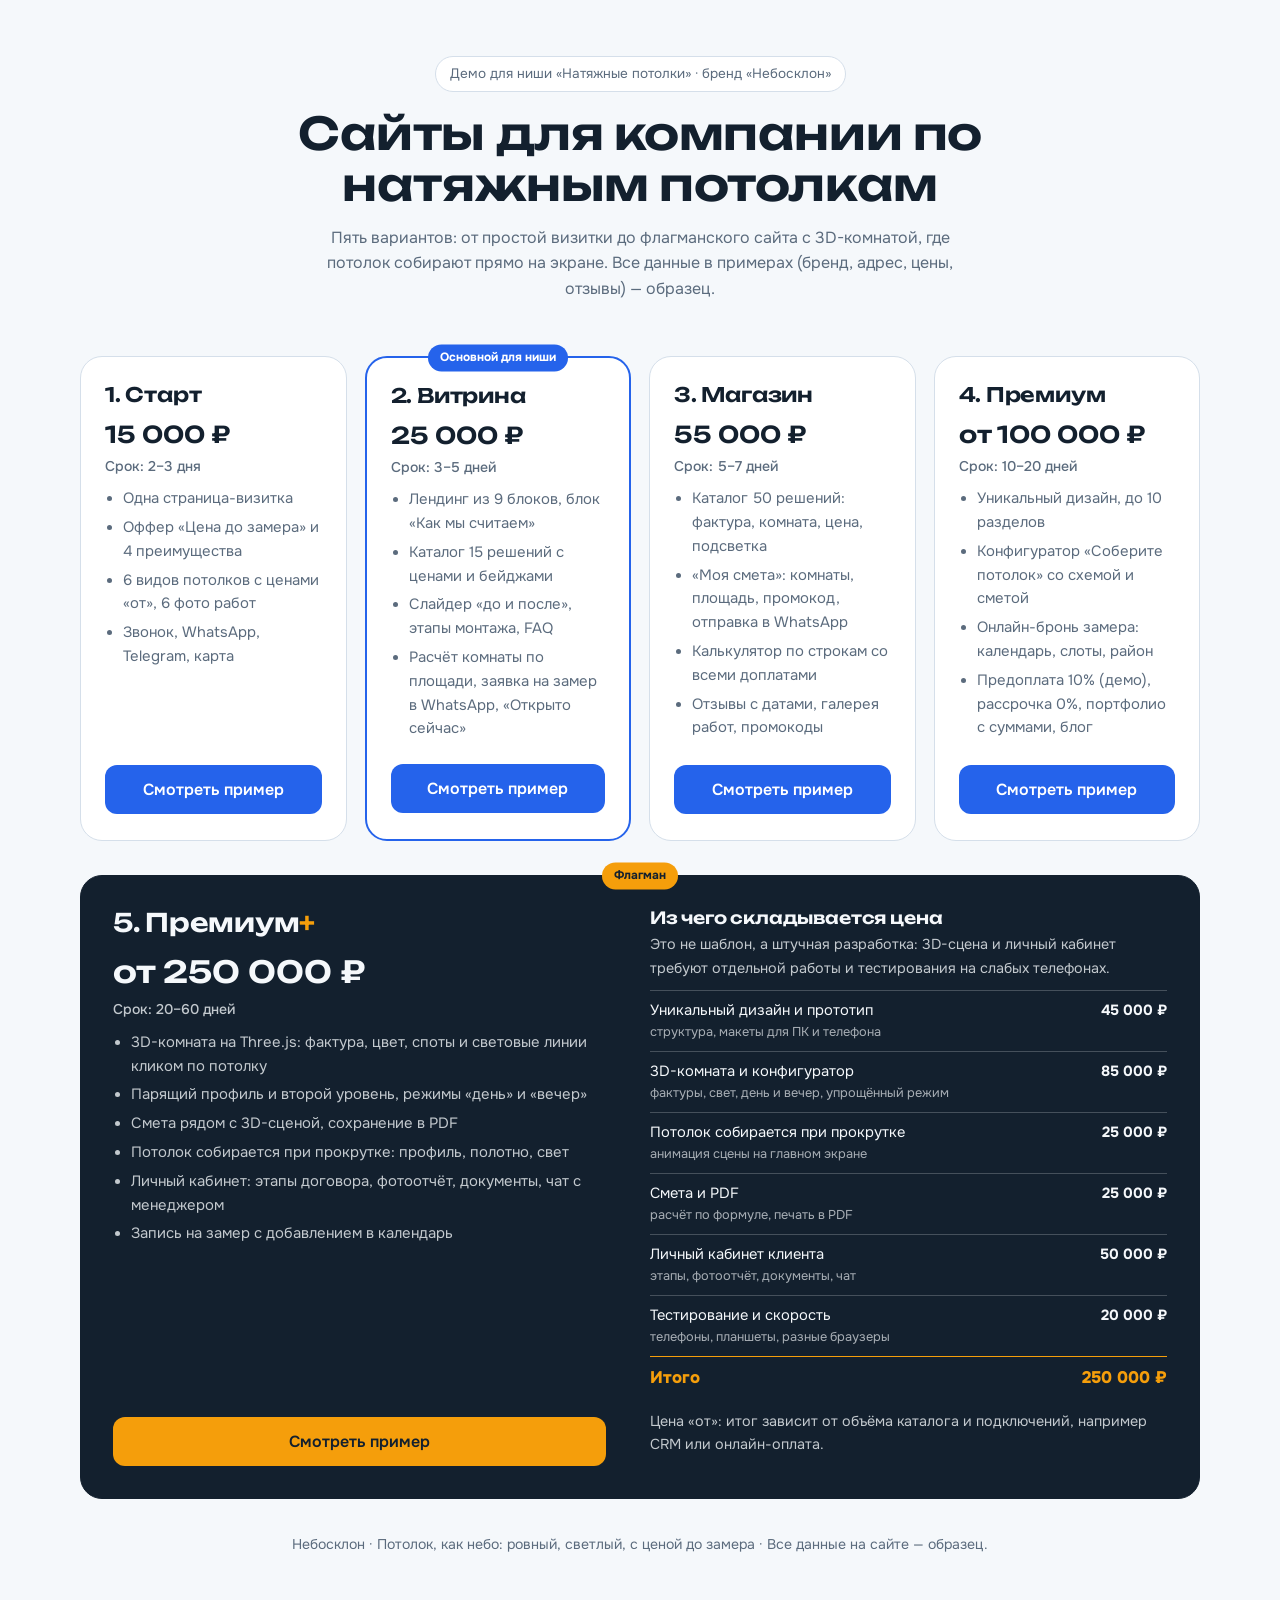
==== index.html @ bb264007 "Публикация сайта" ====
<!DOCTYPE html>
<html lang="ru">
<head>
<meta charset="UTF-8">
<meta name="viewport" content="width=device-width, initial-scale=1">
<meta name="robots" content="noindex, nofollow">
<title>Сайты для компании по натяжным потолкам: 5 тарифов — примеры</title>
<meta name="description" content="Пять вариантов сайта для компании по натяжным потолкам: от визитки до 3D-комнаты. Все данные в примерах — образец.">
<meta property="og:type" content="website">
<meta property="og:title" content="Сайты для компании по натяжным потолкам: 5 тарифов — примеры">
<meta property="og:description" content="Пять вариантов сайта для компании по натяжным потолкам: от визитки до 3D-комнаты. Все данные в примерах — образец.">
<meta property="og:image" content="https://images.unsplash.com/photo-1600607687939-ce8a6c25118c?w=1200&q=72&auto=format&fit=crop">
<link rel="preconnect" href="https://fonts.googleapis.com">
<link rel="preconnect" href="https://fonts.gstatic.com" crossorigin>
<link href="https://fonts.googleapis.com/css2?family=Unbounded:wght@500;600&family=Onest:wght@400;500;600;700&display=swap" rel="stylesheet">
<!-- Яндекс Метрика: вставьте сюда код счётчика клиента -->
<style>

:root{--bg:#F5F8FB;--bg2:#E9F0F7;--card:#FFFFFF;--ink:#13202E;--mute:#5B6B7D;--acc:#2563EB;--acc-ink:#FFFFFF;--line:#D5DFEA;--ok:#16A34A;--warn:#F59E0B;--wa:#25D366;--wa-ink:#06260F;--tg:#2AABEE}
*{box-sizing:border-box}
html{scroll-behavior:smooth}
body{margin:0;background:var(--bg);color:var(--ink);font:16px/1.6 Onest,system-ui,sans-serif;overflow-x:hidden}
a{color:inherit}
img{max-width:100%}
h1,h2,h3{font-family:Unbounded,Onest,sans-serif;font-weight:600;line-height:1.15;margin:0;letter-spacing:-.01em;overflow-wrap:break-word}
.wr{max-width:1160px;margin:0 auto;padding:0 20px}
.nav{position:sticky;top:0;z-index:20;background:color-mix(in srgb,var(--bg) 90%,transparent);backdrop-filter:blur(10px);-webkit-backdrop-filter:blur(10px);border-bottom:1px solid var(--line)}
.nav .wr{display:flex;align-items:center;justify-content:space-between;height:66px;gap:14px}
.logo{font-family:Unbounded,sans-serif;font-weight:600;text-decoration:none;display:flex;align-items:center;gap:10px;white-space:nowrap;font-size:1.05rem}
.logo i{width:30px;height:30px;border-radius:9px;display:block;flex:none;background:radial-gradient(circle at 28% 32%,var(--acc-ink) 0 2.4px,transparent 3px),radial-gradient(circle at 72% 32%,var(--acc-ink) 0 2.4px,transparent 3px),radial-gradient(circle at 50% 70%,var(--acc-ink) 0 2.4px,transparent 3px),var(--acc)}
.nav ul{display:flex;gap:22px;list-style:none;margin:0;padding:0;font-weight:500;font-size:.94rem}
.nav ul a{text-decoration:none;color:var(--mute)}.nav ul a:hover{color:var(--ink)}
.tel{font-weight:700;text-decoration:none;white-space:nowrap}
.open{display:inline-flex;align-items:center;gap:8px;font-size:.85rem;color:var(--mute);white-space:nowrap}
.open b{width:8px;height:8px;border-radius:50%;background:var(--ok);box-shadow:0 0 0 0 color-mix(in srgb,var(--ok) 55%,transparent);animation:pulse 2s infinite}
.open.closed b{background:var(--warn);animation:none}
@keyframes pulse{70%{box-shadow:0 0 0 9px transparent}100%{box-shadow:0 0 0 0 transparent}}
.btn{display:inline-flex;align-items:center;justify-content:center;gap:8px;padding:14px 22px;border-radius:12px;font:600 1rem Onest,sans-serif;text-decoration:none;background:var(--acc);color:var(--acc-ink);border:0;cursor:pointer;transition:transform .2s,box-shadow .2s}
.btn:hover{transform:translateY(-2px);box-shadow:0 10px 24px -10px var(--acc)}
.btn:focus-visible,a:focus-visible,input:focus-visible,select:focus-visible,summary:focus-visible{outline:3px solid color-mix(in srgb,var(--acc) 55%,transparent);outline-offset:2px}
.btn.ghost{background:transparent;color:var(--ink);border:1.5px solid var(--ink)}
.btn.wa{background:var(--wa);color:var(--wa-ink)}
.btn.tg{background:var(--tg);color:var(--ink)}
.btn.sm{padding:9px 15px;font-size:.9rem;border-radius:10px}
.btn.block{width:100%}
.btns{display:flex;flex-wrap:wrap;gap:12px}
.chip{display:inline-block;border:1px solid var(--line);background:var(--card);border-radius:999px;padding:6px 14px;font-size:.85rem;color:var(--mute)}
.kick{color:var(--acc);font-weight:700;font-size:.78rem;letter-spacing:.14em;text-transform:uppercase;margin-bottom:12px}
.sec{padding:84px 0}
.sec.alt{background:var(--bg2)}
h2{font-size:clamp(1.45rem,3.4vw,2.3rem);margin-bottom:30px;max-width:26ch}
.lead{color:var(--mute);max-width:62ch;margin:-12px 0 28px}
img.ph,div.ph{width:100%;height:100%;object-fit:cover;display:block;background:var(--bg2)}
div.ph svg{width:100%;height:100%;display:block}
.pic{position:relative;overflow:hidden;background:var(--bg2)}
.pic>.ph,.im>.ph{position:absolute;inset:0;width:100%;height:100%}
.faq{max-width:840px}
.faq details{border-bottom:1px solid var(--line);padding:18px 0}
.faq summary{cursor:pointer;font-weight:600;font-size:1.06rem;list-style:none;display:flex;justify-content:space-between;gap:20px}
.faq summary::-webkit-details-marker{display:none}
.faq summary:after{content:"+";color:var(--acc);font-size:1.5rem;line-height:1;transition:transform .3s;flex:none}
.faq details[open] summary:after{transform:rotate(45deg)}
.faq p{color:var(--mute);margin:12px 0 0}
.form{background:var(--card);border:1px solid var(--line);border-radius:22px;padding:30px}
.form h3{font-size:1.2rem;margin-bottom:8px}
.form p{color:var(--mute);margin:0 0 14px}
.form label{display:block;font-size:.85rem;color:var(--mute);margin:12px 0 6px}
.form input,.form select{width:100%;padding:13px 14px;border-radius:12px;border:1px solid var(--line);background:var(--bg);color:var(--ink);font:inherit}
.form .btn{width:100%;margin-top:18px}
.form .ok{display:none;margin-top:14px;color:var(--ok);font-weight:700}
.form .consent{font-size:.8rem;color:var(--mute);margin:14px 0 0}
.form .consent a{color:var(--acc)}
.map{border-radius:22px;overflow:hidden;border:1px solid var(--line);display:flex;flex-direction:column;background:var(--card);min-height:360px}
.map iframe{flex:1;border:0;width:100%;min-height:240px;background:var(--bg2)}
.map dl{margin:0;padding:20px 24px;display:grid;grid-template-columns:auto 1fr;gap:6px 18px;font-size:.95rem}
.map dt{color:var(--mute)}.map dd{margin:0}
.kt{display:grid;grid-template-columns:1fr 1fr;gap:24px}
.kt>*{min-width:0}
footer{border-top:1px solid var(--line);padding:30px 20px 110px;text-align:center;color:var(--mute);font-size:.88rem}
footer p{margin:6px auto;max-width:70ch}
.float{position:fixed;right:14px;bottom:14px;display:flex;flex-direction:column;gap:10px;z-index:30}
.float a{width:52px;height:52px;border-radius:50%;display:grid;place-items:center;text-decoration:none;box-shadow:0 8px 20px color-mix(in srgb,var(--ink) 28%,transparent)}
.float a.wa{background:var(--wa);color:var(--wa-ink)}.float a.tg{background:var(--tg);color:var(--ink)}.float a.ph2{background:var(--acc);color:var(--acc-ink)}
.float svg{width:24px;height:24px;fill:none;stroke:currentColor;stroke-width:2;stroke-linecap:round;stroke-linejoin:round}
.js .rv{opacity:0;transform:translateY(24px);transition:opacity .7s,transform .7s cubic-bezier(.2,.8,.2,1)}
.js .rv.in{opacity:1;transform:none}
@media(prefers-reduced-motion:reduce){.js .rv{opacity:1;transform:none;transition:none}html{scroll-behavior:auto}.open b{animation:none}.btn,.btn:hover{transition:none;transform:none}}
@media(max-width:980px){.nav ul{display:none}}
@media(max-width:760px){.sec{padding:60px 0}.kt{grid-template-columns:1fr}.nav .open span{display:none}.form{padding:22px}}
@media(max-width:380px){.logo{font-size:.95rem}.tel{font-size:.9rem}}

body{padding:0 0 40px}
.top{padding:56px 0 34px;text-align:center}
.top h1{font-size:clamp(1.6rem,4.2vw,2.8rem);max-width:22ch;margin:16px auto 14px}
.top p{color:var(--mute);max-width:62ch;margin:0 auto}
.g{display:grid;grid-template-columns:repeat(4,1fr);gap:18px;row-gap:34px;margin-top:20px}
.c{position:relative;background:var(--card);border:1px solid var(--line);border-radius:22px;padding:26px 24px;display:flex;flex-direction:column;gap:10px;transition:transform .25s,box-shadow .25s}
.c:hover{transform:translateY(-4px);box-shadow:0 20px 40px -26px var(--ink)}
.c h2{font-size:1.25rem;margin:0}
.c .p{font-family:Unbounded,sans-serif;font-weight:600;font-size:1.45rem}
.c .p small{display:block;font-family:Onest,sans-serif;font-weight:500;font-size:.88rem;color:var(--mute);margin-top:2px}
.c ul{margin:0;padding-left:18px;color:var(--mute);font-size:.93rem;flex:1}
.c ul li{margin-bottom:5px}
.c .btn{margin-top:8px}
.c.top2{border:2px solid var(--acc)}
.lab{position:absolute;top:0;left:50%;transform:translate(-50%,-50%);white-space:nowrap;background:var(--acc);color:var(--acc-ink);font-size:.75rem;font-weight:700;padding:4px 12px;border-radius:999px}
.plus{grid-column:1/-1;display:grid;grid-template-columns:1fr 1.05fr;gap:14px 44px;background:var(--ink);color:var(--bg);border-color:var(--ink);padding:32px}
.plus h2{font-size:1.6rem}.plus h2 span{color:var(--warn)}
.plus .p{font-size:1.9rem}
.plus .p small,.plus ul{color:color-mix(in srgb,var(--bg) 78%,transparent)}
.plus .lab{background:var(--warn);color:var(--ink)}
.plus .btn{background:var(--warn);color:var(--ink)}
.plus .l{display:flex;flex-direction:column;gap:10px}
.why h3{margin:0 0 6px;font-size:1.05rem}
.why p{margin:0 0 10px;color:color-mix(in srgb,var(--bg) 78%,transparent);font-size:.9rem}
.why table{width:100%;border-collapse:collapse;font-size:.92rem}
.why td{padding:8px 0;border-top:1px solid color-mix(in srgb,var(--bg) 22%,transparent);vertical-align:top}
.why td small{display:block;color:color-mix(in srgb,var(--bg) 66%,transparent);font-size:.8rem}
.why td:last-child{text-align:right;white-space:nowrap;font-weight:700;padding-left:14px}
.why tr.t td{border-top:1px solid var(--warn);color:var(--warn);font-size:1.05rem;font-weight:800}
.mt10{margin-top:10px!important}
.foot{text-align:center;color:var(--mute);font-size:.88rem;margin-top:34px}
@media(max-width:1100px){.g{grid-template-columns:1fr 1fr}}
@media(max-width:620px){.g{grid-template-columns:1fr}.plus{grid-template-columns:1fr;padding:24px}.top{padding-top:34px}}
@media(max-width:900px){.plus{grid-template-columns:1fr}}
</style>
</head>
<body>
<main class="wr">
<section class="top">
  <span class="chip">Демо для ниши «Натяжные потолки» · бренд «Небосклон»</span>
  <h1>Сайты для компании по натяжным потолкам</h1>
  <p>Пять вариантов: от простой визитки до флагманского сайта с 3D-комнатой, где потолок собирают прямо на экране. Все данные в примерах (бренд, адрес, цены, отзывы) — образец.</p>
</section>
<div class="g">
  <div class="c"><h2>1. Старт</h2><div class="p">15 000 ₽<small>Срок: 2–3 дня</small></div><ul><li>Одна страница-визитка</li><li>Оффер «Цена до замера» и 4 преимущества</li><li>6 видов потолков с ценами «от», 6 фото работ</li><li>Звонок, WhatsApp, Telegram, карта</li></ul><a class="btn" href="1-start/index.html">Смотреть пример</a></div>
  <div class="c top2"><span class="lab">Основной для ниши</span><h2>2. Витрина</h2><div class="p">25 000 ₽<small>Срок: 3–5 дней</small></div><ul><li>Лендинг из 9 блоков, блок «Как мы считаем»</li><li>Каталог 15 решений с ценами и бейджами</li><li>Слайдер «до и после», этапы монтажа, FAQ</li><li>Расчёт комнаты по площади, заявка на замер в WhatsApp, «Открыто сейчас»</li></ul><a class="btn" href="2-vitrina/index.html">Смотреть пример</a></div>
  <div class="c"><h2>3. Магазин</h2><div class="p">55 000 ₽<small>Срок: 5–7 дней</small></div><ul><li>Каталог 50 решений: фактура, комната, цена, подсветка</li><li>«Моя смета»: комнаты, площадь, промокод, отправка в WhatsApp</li><li>Калькулятор по строкам со всеми доплатами</li><li>Отзывы с датами, галерея работ, промокоды</li></ul><a class="btn" href="3-magazin/index.html">Смотреть пример</a></div>
  <div class="c"><h2>4. Премиум</h2><div class="p">от 100 000 ₽<small>Срок: 10–20 дней</small></div><ul><li>Уникальный дизайн, до 10 разделов</li><li>Конфигуратор «Соберите потолок» со схемой и сметой</li><li>Онлайн-бронь замера: календарь, слоты, район</li><li>Предоплата 10% (демо), рассрочка 0%, портфолио с суммами, блог</li></ul><a class="btn" href="4-premium/index.html">Смотреть пример</a></div>
  <div class="c plus"><span class="lab">Флагман</span>
    <div class="l"><h2>5. Премиум<span>+</span></h2><div class="p">от 250 000 ₽<small>Срок: 20–60 дней</small></div><ul><li>3D-комната на Three.js: фактура, цвет, споты и световые линии кликом по потолку</li><li>Парящий профиль и второй уровень, режимы «день» и «вечер»</li><li>Смета рядом с 3D-сценой, сохранение в PDF</li><li>Потолок собирается при прокрутке: профиль, полотно, свет</li><li>Личный кабинет: этапы договора, фотоотчёт, документы, чат с менеджером</li><li>Запись на замер с добавлением в календарь</li></ul><a class="btn" href="5-premium-plus/index.html">Смотреть пример</a></div>
    <div class="why"><h3>Из чего складывается цена</h3><p>Это не шаблон, а штучная разработка: 3D-сцена и личный кабинет требуют отдельной работы и тестирования на слабых телефонах.</p><table>
      <tr><td>Уникальный дизайн и прототип<small>структура, макеты для ПК и телефона</small></td><td>45 000 ₽</td></tr>
      <tr><td>3D-комната и конфигуратор<small>фактуры, свет, день и вечер, упрощённый режим</small></td><td>85 000 ₽</td></tr>
      <tr><td>Потолок собирается при прокрутке<small>анимация сцены на главном экране</small></td><td>25 000 ₽</td></tr>
      <tr><td>Смета и PDF<small>расчёт по формуле, печать в PDF</small></td><td>25 000 ₽</td></tr>
      <tr><td>Личный кабинет клиента<small>этапы, фотоотчёт, документы, чат</small></td><td>50 000 ₽</td></tr>
      <tr><td>Тестирование и скорость<small>телефоны, планшеты, разные браузеры</small></td><td>20 000 ₽</td></tr>
      <tr class="t"><td>Итого</td><td>250 000 ₽</td></tr></table>
      <p class="mt10">Цена «от»: итог зависит от объёма каталога и подключений, например CRM или онлайн-оплата.</p></div>
  </div>
</div>
<p class="foot">Небосклон · Потолок, как небо: ровный, светлый, с ценой до замера · Все данные на сайте — образец.</p>
</main>
<style data-hscroll>.hs-wrap{position:relative;min-width:0;max-width:100%}.hs-btn{position:absolute;top:50%;z-index:30;width:42px;height:42px;margin-top:-21px;border-radius:50%;border:1px solid rgba(255,255,255,.45);background:rgba(20,20,24,.62);color:#fff;font:600 18px/1 system-ui,sans-serif;display:flex;align-items:center;justify-content:center;cursor:pointer;-webkit-backdrop-filter:blur(6px);backdrop-filter:blur(6px);box-shadow:0 4px 14px rgba(0,0,0,.25);transition:opacity .25s,transform .2s;padding:0}.hs-btn:hover{transform:scale(1.08)}.hs-btn.l{left:6px}.hs-btn.r{right:6px}.hs-btn.off{opacity:0;pointer-events:none}.hs-wrap.sm .hs-btn{width:30px;height:30px;margin-top:-15px;font-size:14px}</style>
<script data-hscroll>(function(){function sc(el){var cs=getComputedStyle(el);return /(auto|scroll)/.test(cs.overflowX)&&el.scrollWidth>el.clientWidth+8&&el.clientHeight>40}
function upd(el){var w=el.parentNode,l=w.querySelector(':scope>.hs-btn.l'),r=w.querySelector(':scope>.hs-btn.r'),can=el.scrollWidth>el.clientWidth+8;l.classList.toggle('off',!can||el.scrollLeft<4);r.classList.toggle('off',!can||el.scrollLeft+el.clientWidth>=el.scrollWidth-4)}
function step(el){var c=el.firstElementChild,g=parseFloat(getComputedStyle(el).columnGap)||16,s=c?c.getBoundingClientRect().width+g:0;if(!s||s>el.clientWidth*.9)s=el.clientWidth*.8;return s}
function add(el){if(el.dataset.hs)return;el.dataset.hs=1;var w=document.createElement('div');w.className='hs-wrap'+(el.clientHeight<100?' sm':'');var cs=getComputedStyle(el);['gridColumn','gridRow','marginTop','marginBottom','marginLeft','marginRight','flex','alignSelf','width','maxWidth'].forEach(function(p){if(p.indexOf('margin')==0){w.style[p]=cs[p];el.style[p]='0'}else if(el.style[p]||p.indexOf('grid')==0||p=='alignSelf'||p=='flex'){w.style[p]=cs[p]}});el.parentNode.insertBefore(w,el);w.appendChild(el);
[['l','<svg width="18" height="18" viewBox="0 0 24 24" fill="none" stroke="currentColor" stroke-width="2" stroke-linecap="round" stroke-linejoin="round" aria-hidden="true"><path d="M19 12H5M12 19l-7-7 7-7"/></svg>','Прокрутить назад',-1],['r','<svg width="18" height="18" viewBox="0 0 24 24" fill="none" stroke="currentColor" stroke-width="2" stroke-linecap="round" stroke-linejoin="round" aria-hidden="true"><path d="M5 12h14M12 5l7 7-7 7"/></svg>','Прокрутить вперёд',1]].forEach(function(a){var b=document.createElement('button');b.type='button';b.className='hs-btn '+a[0]+' off';b.innerHTML=a[1];b.setAttribute('aria-label',a[2]);b.onclick=function(){el.scrollBy({left:a[3]*step(el),behavior:'smooth'})};w.appendChild(b)});
el.addEventListener('scroll',function(){upd(el)},{passive:true});upd(el)}
function scan(){document.querySelectorAll('body *:not(.hs-btn):not(.hs-wrap)').forEach(function(el){if(el.dataset.hs){upd(el);return}if(!el.closest('[data-no-hs]')&&sc(el))add(el)})}
var t;function later(){clearTimeout(t);t=setTimeout(scan,250)}
if(document.readyState!='loading')later();else document.addEventListener('DOMContentLoaded',later);
addEventListener('load',later);addEventListener('resize',later);document.addEventListener('click',function(e){if(!e.target.closest('.hs-btn'))later()},true)})();</script>
</body>
</html>
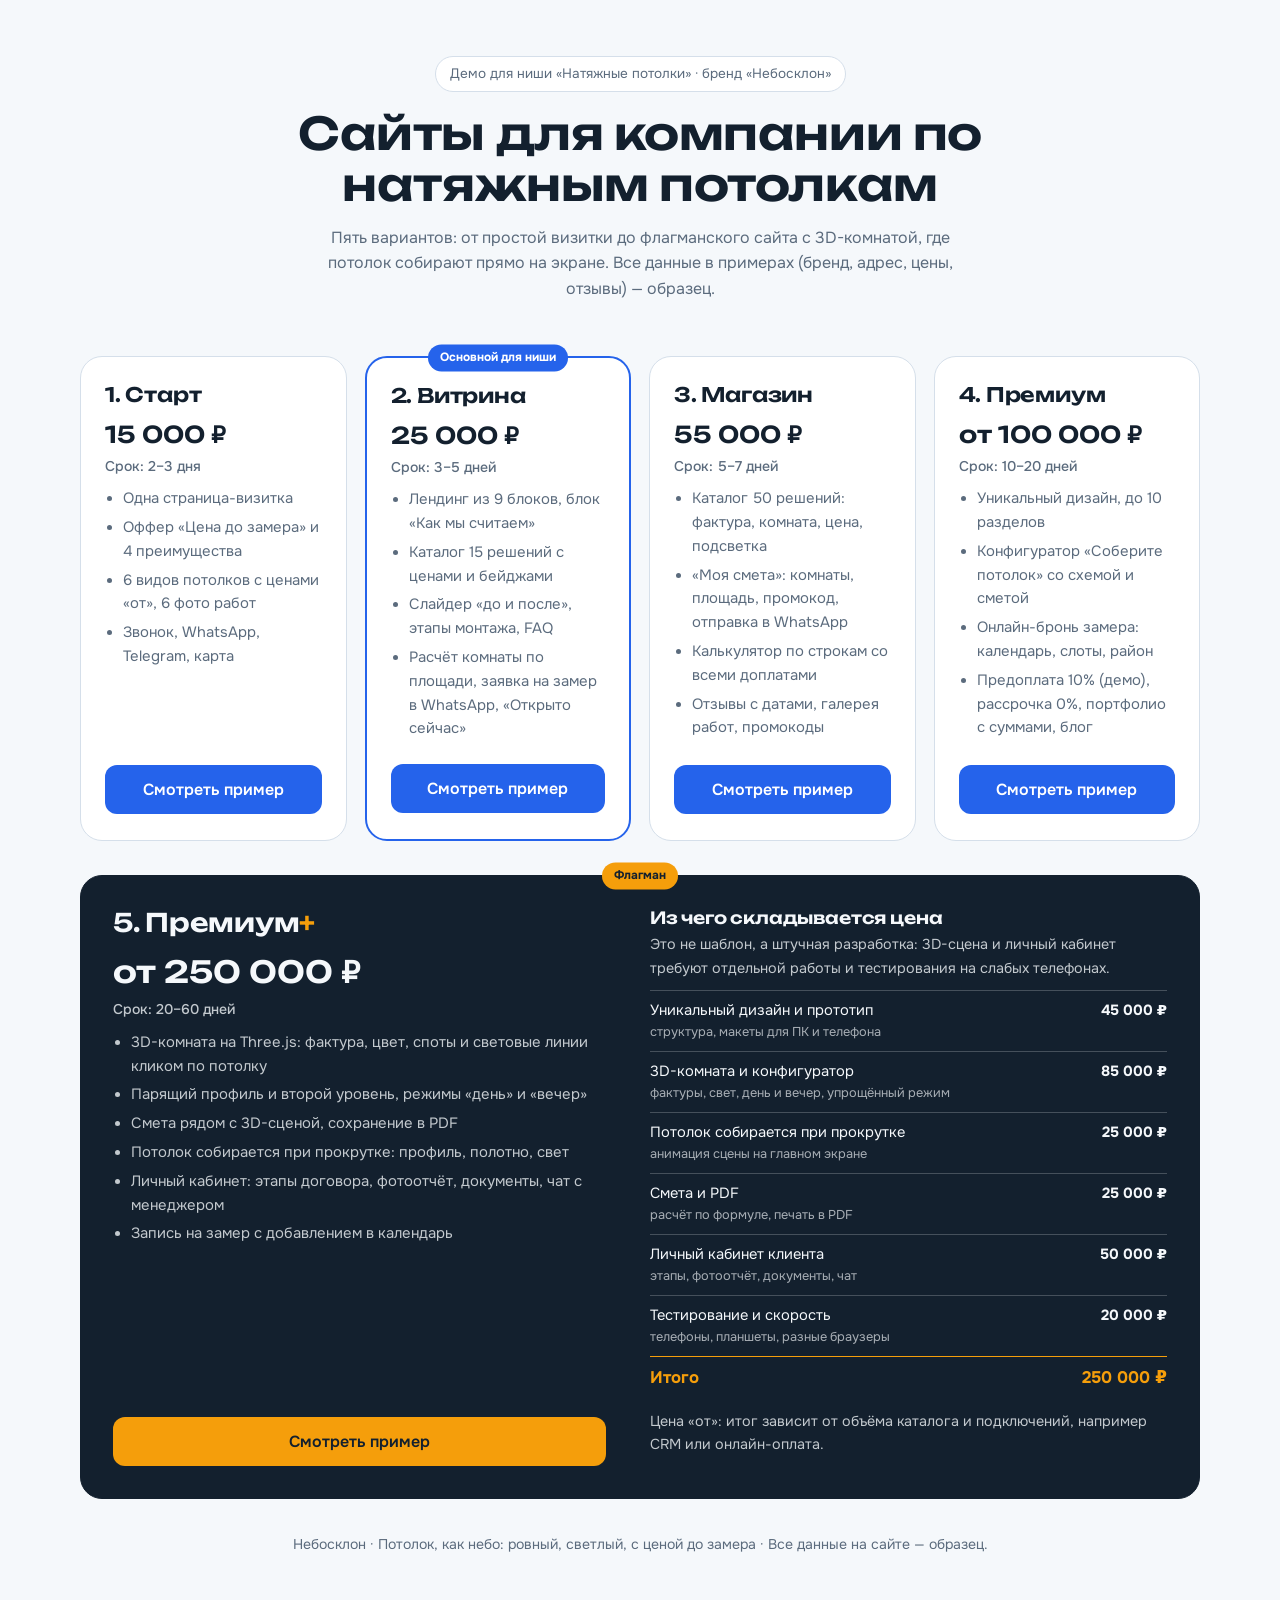
==== commit 2517ca99: "Фото, шрифты и three.js в репозитории: сайт не зависит от Unsplash, Google Fonts и jsDelivr" ====
--- a/index.html
+++ b/index.html
@@ -9,10 +9,8 @@
 <meta property="og:type" content="website">
 <meta property="og:title" content="Сайты для компании по натяжным потолкам: 5 тарифов — примеры">
 <meta property="og:description" content="Пять вариантов сайта для компании по натяжным потолкам: от визитки до 3D-комнаты. Все данные в примерах — образец.">
-<meta property="og:image" content="https://images.unsplash.com/photo-1600607687939-ce8a6c25118c?w=1200&q=72&auto=format&fit=crop">
-<link rel="preconnect" href="https://fonts.googleapis.com">
-<link rel="preconnect" href="https://fonts.gstatic.com" crossorigin>
-<link href="https://fonts.googleapis.com/css2?family=Unbounded:wght@500;600&family=Onest:wght@400;500;600;700&display=swap" rel="stylesheet">
+<meta property="og:image" content="https://artemdobrovolskii1-bit.github.io/Natyazhnye-potolki/img/1600607687939-ce8a6c25118c.jpg">
+<link href="fonts/fonts.css" rel="stylesheet">
 <!-- Яндекс Метрика: вставьте сюда код счётчика клиента -->
 <style>
 
--- a/fonts/fonts.css
+++ b/fonts/fonts.css
@@ -0,0 +1,108 @@
+/* cyrillic */
+@font-face {
+  font-family: 'Onest';
+  font-style: normal;
+  font-weight: 400;
+  font-display: swap;
+  src: url(Onest-normal-cyrillic-4c756272.woff2) format('woff2');
+  unicode-range: U+0301, U+0400-045F, U+0490-0491, U+04B0-04B1, U+2116;
+}
+/* latin */
+@font-face {
+  font-family: 'Onest';
+  font-style: normal;
+  font-weight: 400;
+  font-display: swap;
+  src: url(Onest-normal-latin-cebbb529.woff2) format('woff2');
+  unicode-range: U+0000-00FF, U+0131, U+0152-0153, U+02BB-02BC, U+02C6, U+02DA, U+02DC, U+0304, U+0308, U+0329, U+2000-206F, U+20AC, U+2122, U+2191, U+2193, U+2212, U+2215, U+FEFF, U+FFFD;
+}
+/* cyrillic */
+@font-face {
+  font-family: 'Onest';
+  font-style: normal;
+  font-weight: 500;
+  font-display: swap;
+  src: url(Onest-normal-cyrillic-4c756272.woff2) format('woff2');
+  unicode-range: U+0301, U+0400-045F, U+0490-0491, U+04B0-04B1, U+2116;
+}
+/* latin */
+@font-face {
+  font-family: 'Onest';
+  font-style: normal;
+  font-weight: 500;
+  font-display: swap;
+  src: url(Onest-normal-latin-cebbb529.woff2) format('woff2');
+  unicode-range: U+0000-00FF, U+0131, U+0152-0153, U+02BB-02BC, U+02C6, U+02DA, U+02DC, U+0304, U+0308, U+0329, U+2000-206F, U+20AC, U+2122, U+2191, U+2193, U+2212, U+2215, U+FEFF, U+FFFD;
+}
+/* cyrillic */
+@font-face {
+  font-family: 'Onest';
+  font-style: normal;
+  font-weight: 600;
+  font-display: swap;
+  src: url(Onest-normal-cyrillic-4c756272.woff2) format('woff2');
+  unicode-range: U+0301, U+0400-045F, U+0490-0491, U+04B0-04B1, U+2116;
+}
+/* latin */
+@font-face {
+  font-family: 'Onest';
+  font-style: normal;
+  font-weight: 600;
+  font-display: swap;
+  src: url(Onest-normal-latin-cebbb529.woff2) format('woff2');
+  unicode-range: U+0000-00FF, U+0131, U+0152-0153, U+02BB-02BC, U+02C6, U+02DA, U+02DC, U+0304, U+0308, U+0329, U+2000-206F, U+20AC, U+2122, U+2191, U+2193, U+2212, U+2215, U+FEFF, U+FFFD;
+}
+/* cyrillic */
+@font-face {
+  font-family: 'Onest';
+  font-style: normal;
+  font-weight: 700;
+  font-display: swap;
+  src: url(Onest-normal-cyrillic-4c756272.woff2) format('woff2');
+  unicode-range: U+0301, U+0400-045F, U+0490-0491, U+04B0-04B1, U+2116;
+}
+/* latin */
+@font-face {
+  font-family: 'Onest';
+  font-style: normal;
+  font-weight: 700;
+  font-display: swap;
+  src: url(Onest-normal-latin-cebbb529.woff2) format('woff2');
+  unicode-range: U+0000-00FF, U+0131, U+0152-0153, U+02BB-02BC, U+02C6, U+02DA, U+02DC, U+0304, U+0308, U+0329, U+2000-206F, U+20AC, U+2122, U+2191, U+2193, U+2212, U+2215, U+FEFF, U+FFFD;
+}
+/* cyrillic */
+@font-face {
+  font-family: 'Unbounded';
+  font-style: normal;
+  font-weight: 500;
+  font-display: swap;
+  src: url(Unbounded-normal-cyrillic-c8655679.woff2) format('woff2');
+  unicode-range: U+0301, U+0400-045F, U+0490-0491, U+04B0-04B1, U+2116;
+}
+/* latin */
+@font-face {
+  font-family: 'Unbounded';
+  font-style: normal;
+  font-weight: 500;
+  font-display: swap;
+  src: url(Unbounded-normal-latin-06f2e4ae.woff2) format('woff2');
+  unicode-range: U+0000-00FF, U+0131, U+0152-0153, U+02BB-02BC, U+02C6, U+02DA, U+02DC, U+0304, U+0308, U+0329, U+2000-206F, U+20AC, U+2122, U+2191, U+2193, U+2212, U+2215, U+FEFF, U+FFFD;
+}
+/* cyrillic */
+@font-face {
+  font-family: 'Unbounded';
+  font-style: normal;
+  font-weight: 600;
+  font-display: swap;
+  src: url(Unbounded-normal-cyrillic-c8655679.woff2) format('woff2');
+  unicode-range: U+0301, U+0400-045F, U+0490-0491, U+04B0-04B1, U+2116;
+}
+/* latin */
+@font-face {
+  font-family: 'Unbounded';
+  font-style: normal;
+  font-weight: 600;
+  font-display: swap;
+  src: url(Unbounded-normal-latin-06f2e4ae.woff2) format('woff2');
+  unicode-range: U+0000-00FF, U+0131, U+0152-0153, U+02BB-02BC, U+02C6, U+02DA, U+02DC, U+0304, U+0308, U+0329, U+2000-206F, U+20AC, U+2122, U+2191, U+2193, U+2212, U+2215, U+FEFF, U+FFFD;
+}
